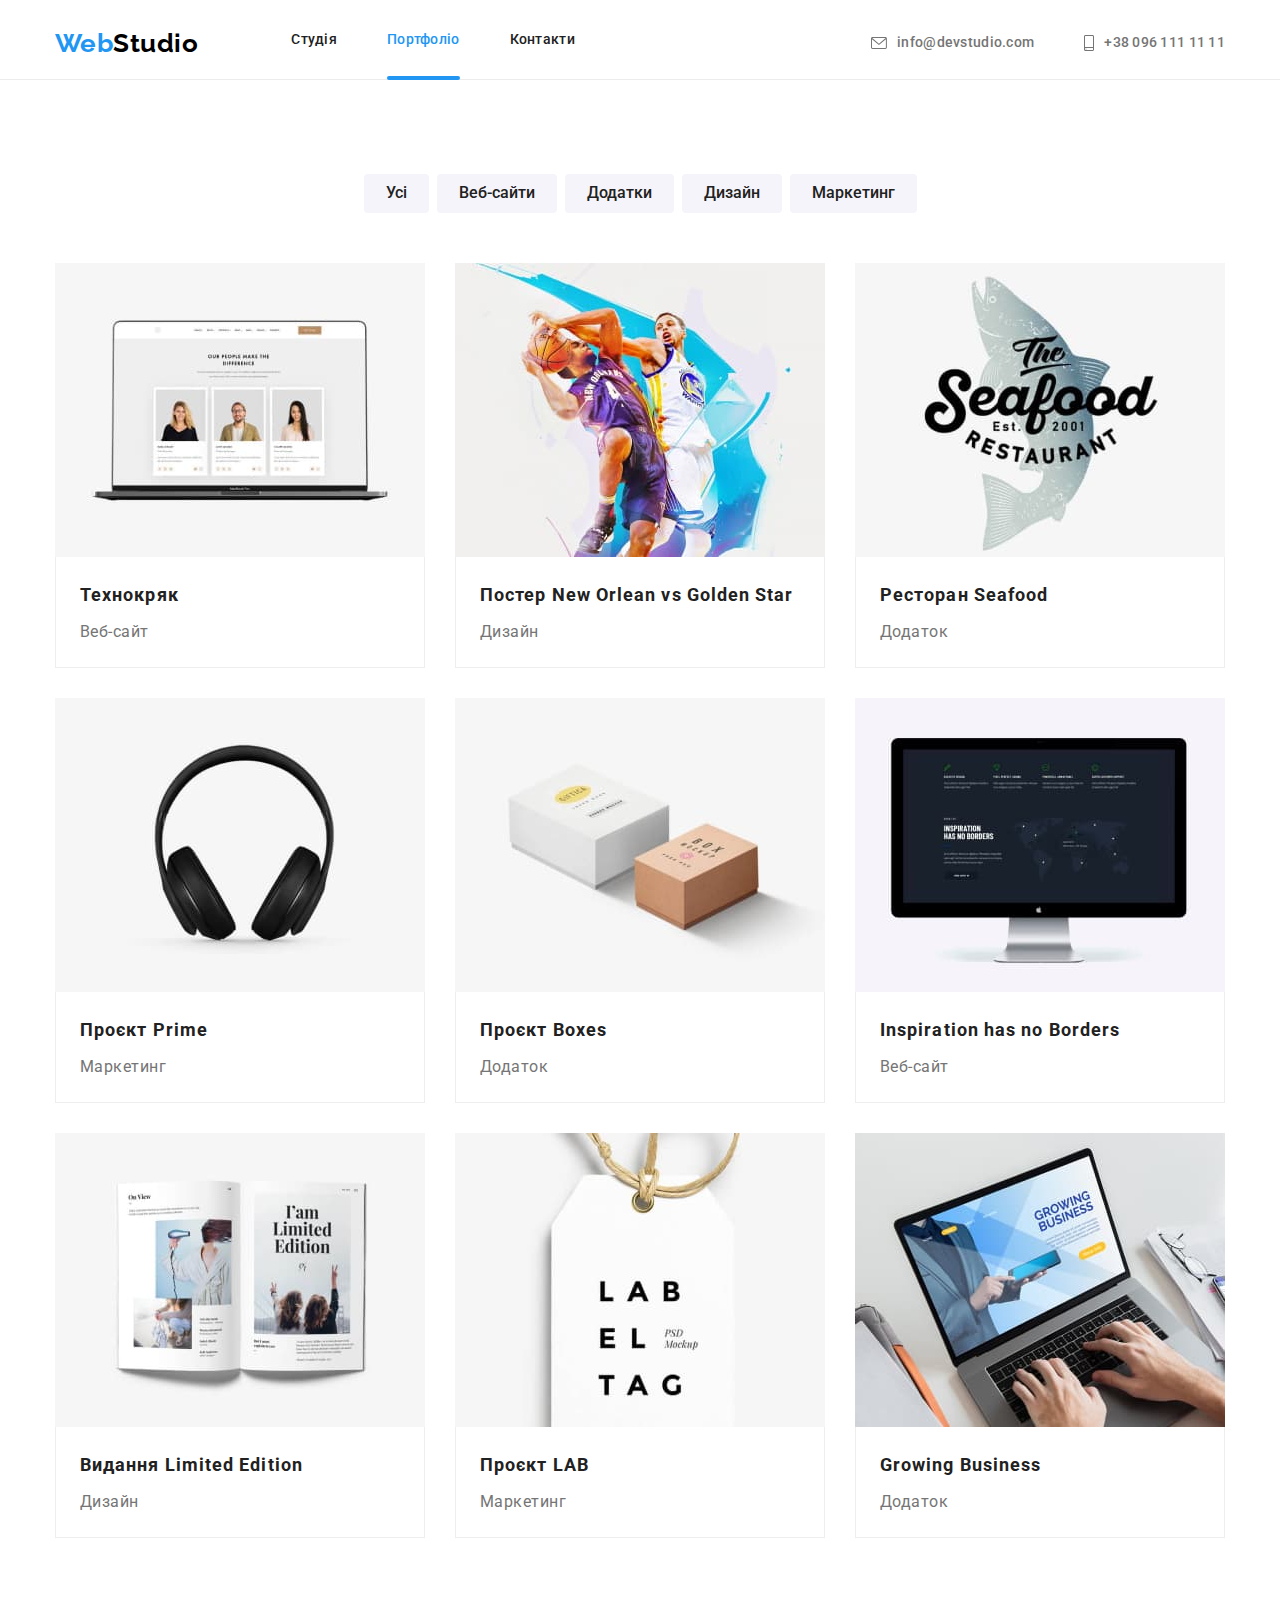
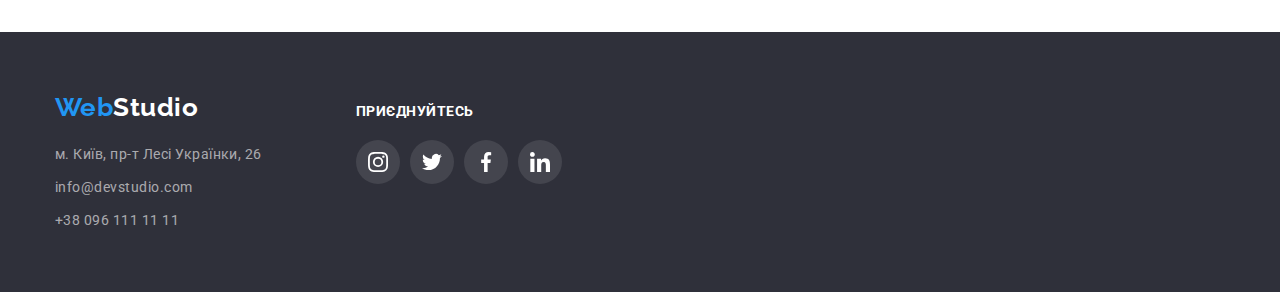
==== portfolio.html @ 69c595b0 "Clone repository" ====
<!DOCTYPE html>
<html lang="uk">

<head>
    <meta charset="UTF-8">
    <meta http-equiv="X-UA-Compatible" content="IE=edge">
    <meta name="viewport" content="width=device-width, initial-scale=1.0">
    <title>Portfolio</title>

    <link rel="preconnect" href="https://fonts.googleapis.com">
    <link rel="preconnect" href="https://fonts.gstatic.com" crossorigin>
    <link href="https://fonts.googleapis.com/css2?family=Raleway:wght@700&family=Roboto:wght@400;500;700;900&display=swap"
        rel="stylesheet">

    <link rel="stylesheet" href="https://cdnjs.cloudflare.com/ajax/libs/modern-normalize/1.1.0/modern-normalize.min.css">

    <link rel="stylesheet" href="./css/styles.css">
</head>

<body>
    <header class="page-header">
        <div class="container page-header-container">
            <nav class="page-navigation page-navigation-container">
                <a class="logo-header link" href="./index.html">Web<span class="logo-black">Studio</span></a>
                <ul class="menu menu-container list">
                    <li class="menu-item">
                        <a class="menu-link link" href="./index.html">Студія</a>
                    </li>
                    <li class="menu-item">
                        <a class="menu-link current link" href="./portfolio.html">Портфоліо</a>
                    </li>
                    <li class="menu-item">
                        <a class="menu-link link" href="#">Контакти</a>
                    </li>
                </ul>
            </nav>
            <ul class="page-header-contacts contacts-container list">
                <li class="page-header-contacts-item">
                    <a class="contact link" href="mailto:info@devstudio.com">
                        <svg class="icon-header" width="16" height="12">
                            <use href="./images/sprite.svg#icon-envelope"></use>
                        </svg>info@devstudio.com</a>
                </li>
                <li class="page-header-contacts-item">
                    <a class="contact link" href="tel:+380961111111">
                        <svg class="icon-header" width="10" height="16">
                            <use href="./images/sprite.svg#icon-smartphone"></use>
                        </svg>+38 096 111 11 11</a>
                </li>
            </ul>
        </div>
    </header>

    <main>
        <section class="portfolio section">
            <div class="container">
                <h1 class="section-title visually-hidden">Портфоліо</h1>
                <ul class="filter-list list">
                    <li class="filter-item">
                        <button class="filter-item-btn" type="button">Усі</button>
                    </li>
                    <li class="filter-item">
                        <button class="filter-item-btn" type="button">Веб-сайти</button>
                    </li>
                    <li class="filter-item">
                        <button class="filter-item-btn" type="button">Додатки</button>
                    </li>
                    <li class="filter-item">
                        <button class="filter-item-btn" type="button">Дизайн</button>
                    </li>
                    <li class="filter-item">
                        <button class="filter-item-btn" type="button">Маркетинг</button>
                    </li>
                </ul>
                
                <ul class="portfolio-list list">
                    <li class="portfolio-item">
                        <a class="portfolio-item-link link" href="">
                            <div class="portfolio-wrapper">
                                <img src="./images/techproject.jpg" width="370" alt="Монітор ноутбука">
                                    <p class="portfolio-overlay">
                                        Ресурс пропонує комплексні пропозиції з різним рівнем функціоналу та сервісів. Все це дозволить відвідувачу отримати
                                        вичерпні відомості про компанію чи приватну особу.
                                    </p>
                            </div>
                            
                            <div class="portfolio-item-info">
                                <h2 class="portfolio-item-title">Технокряк</h2>
                                <p class="portfolio-desc">Веб-сайт</p>
                            </div>
                        </a>
                    </li>
                    <li class="portfolio-item">
                        <a class="portfolio-item-link link" href="">
                            <div class="portfolio-wrapper">
                                <img src="./images/basketball.jpg" width="370" alt="Двоє чоловіків грають в баскетбол">
                                    <p class="portfolio-overlay">
                                        Ресурс пропонує комплексні пропозиції з різним рівнем функціоналу та сервісів. Все це дозволить відвідувачу отримати
                                        вичерпні відомості про компанію чи приватну особу.
                                    </p>
                            </div>
                            
                            <div class="portfolio-item-info">
                                <h2 class="portfolio-item-title">Постер New Orlean vs Golden Star</h2>
                                <p class="portfolio-desc">Дизайн</p>
                            </div>
                        </a>
                    </li>
                    <li class="portfolio-item">
                        <a class="portfolio-item-link link" href="">
                            <div class="portfolio-wrapper">
                                <img src="./images/seafood_restaurant.jpg" width="370" alt="Логотип ресторану">
                                    <p class="portfolio-overlay">
                                        Ресурс пропонує комплексні пропозиції з різним рівнем функціоналу та сервісів. Все це дозволить відвідувачу отримати
                                        вичерпні відомості про компанію чи приватну особу.
                                    </p>
                            </div>
                            
                            <div class="portfolio-item-info">
                                <h2 class="portfolio-item-title">Ресторан Seafood</h2>
                                <p class="portfolio-desc">Додаток</p>
                            </div>
                        </a>
                    </li>
                    <li class="portfolio-item">
                        <a class="portfolio-item-link link" href="">
                            <div class="portfolio-wrapper">
                                <img src="./images/prime.jpg" width="370" alt="Навушники">
                                    <p class="portfolio-overlay">
                                    Ресурс пропонує комплексні пропозиції з різним рівнем функціоналу та сервісів. Все це дозволить відвідувачу отримати
                                    вичерпні відомості про компанію чи приватну особу.
                                    </p>
                            </div>
                            
                            <div class="portfolio-item-info">
                                <h2 class="portfolio-item-title">Проєкт Prime</h2>
                                <p class="portfolio-desc">Маркетинг</p>
                            </div>
                        </a>
                    </li>
                    <li class="portfolio-item">
                        <a class="portfolio-item-link link" href="">
                            <div class="portfolio-wrapper">
                                <img src="./images/boxes.jpg" width="370" alt="Дві коробки">
                                    <p class="portfolio-overlay">
                                    Ресурс пропонує комплексні пропозиції з різним рівнем функціоналу та сервісів. Все це дозволить відвідувачу отримати
                                    вичерпні відомості про компанію чи приватну особу.
                                    </p>
                            </div>
                            
                            <div class="portfolio-item-info">
                                <h2 class="portfolio-item-title">Проєкт Boxes</h2>
                                <p class="portfolio-desc">Додаток</p>
                            </div>
                        </a>
                    </li>
                    <li class="portfolio-item">
                        <a class="portfolio-item-link link" href="">
                            <div class="portfolio-wrapper">
                                <img src="./images/monitor.jpg" width="370" alt="Монітор">
                                    <p class="portfolio-overlay">
                                        Ресурс пропонує комплексні пропозиції з різним рівнем функціоналу та сервісів. Все це дозволить відвідувачу отримати
                                        вичерпні відомості про компанію чи приватну особу.
                                    </p>
                            </div>
                            
                            <div class="portfolio-item-info">
                                <h2 class="portfolio-item-title">Inspiration has no Borders</h2>
                                <p class="portfolio-desc">Веб-сайт</p>
                            </div>
                        </a>
                    </li>
                    <li class="portfolio-item">
                        <a class="portfolio-item-link link" href="">
                            <div class="portfolio-wrapper">
                                <img src="./images/book.jpg" width="370" alt="Розгорнута книга">
                                    <p class="portfolio-overlay">
                                        Ресурс пропонує комплексні пропозиції з різним рівнем функціоналу та сервісів. Все це дозволить відвідувачу отримати
                                        вичерпні відомості про компанію чи приватну особу.
                                    </p>
                            </div>
                            
                            <div class="portfolio-item-info">
                                <h2 class="portfolio-item-title">Видання Limited Edition</h2>
                                <p class="portfolio-desc">Дизайн</p>
                            </div>
                        </a>
                    </li>
                    <li class="portfolio-item">
                        <a class="portfolio-item-link link" href="">
                            <div class="portfolio-wrapper">
                                <img src="./images/lab_project.jpg" width="370" alt="Бірка">
                                    <p class="portfolio-overlay">
                                        Ресурс пропонує комплексні пропозиції з різним рівнем функціоналу та сервісів. Все це дозволить відвідувачу отримати
                                        вичерпні відомості про компанію чи приватну особу.
                                    </p>
                            </div>
                            
                            <div class="portfolio-item-info">
                                <h2 class="portfolio-item-title">Проєкт LAB</h2>
                                <p class="portfolio-desc">Маркетинг</p>
                            </div>
                        </a>
                    </li>
                    <li class="portfolio-item">
                        <a class="portfolio-item-link link" href="">
                            <div class="portfolio-wrapper">
                                <img src="./images/growing_business_app.jpg" width="370" alt="Додаток відкритий на ноутбуці">
                                    <p class="portfolio-overlay">
                                        Ресурс пропонує комплексні пропозиції з різним рівнем функціоналу та сервісів. Все це дозволить відвідувачу отримати
                                        вичерпні відомості про компанію чи приватну особу.
                                    </p>
                            </div>
                            
                            <div class="portfolio-item-info">
                                <h2 class="portfolio-item-title">Growing Business</h2>
                                <p class="portfolio-desc">Додаток</p>
                            </div>
                        </a>
                    </li>
                </ul>
            </div>
        </section>

    </main>

    <footer class="page-footer">
        <div class="container footer-sections">
            <div class="footer-address">
                <a class="logo-footer link" href="./index.html">Web<span class="logo-white">Studio</span></a>
                <address class="footer-info">
                    <ul class="footer-info-list list">
                        <li class="footer-info-item">
                            <a class="location link" href="https://goo.gl/maps/CPtrU1FHBa2aNyZL9" target="_blank"
                                rel="noopener noreferrer nofollow">
                                м. Київ, пр-т Лесі Українки, 26
                            </a>
                        </li>
                        <li class="footer-info-item">
                            <a class="page-footer-email link" href="mailto:info@devstudio.com">info@devstudio.com</a>
                        </li>
                        <li class="footer-info-item">
                            <a class="page-footer-phone-number link" href="tel:+380961111111">+38 096 111 11 11</a>
                        </li>
                    </ul>
                </address>
            </div>
    
            <div class="footer-social-links">
                <p class="footer-sl-title">Приєднуйтесь</p>
                <ul class="footer-social-links-list list">
                    <li class="footer-sl-item">
                        <a class="sm-link-icon footer-link link" href="">
                            <svg class="footer-icon" width="20" height="20">
                                <use href="./images/sprite.svg#icon-instagram"></use>
                            </svg>
                        </a>
                    </li>
                    <li class="footer-sl-item">
                        <a class="sm-link-icon footer-link link" href="">
                            <svg class="footer-icon" width="20" height="20">
                                <use href="./images/sprite.svg#icon-twitter"></use>
                            </svg>
                        </a>
                    </li>
                    <li class="footer-sl-item">
                        <a class="sm-link-icon footer-link link" href="">
                            <svg class="footer-icon" width="20" height="20">
                                <use href="./images/sprite.svg#icon-facebook"></use>
                            </svg>
                        </a>
                    </li>
                    <li class="footer-sl-item">
                        <a class="sm-link-icon footer-link link" href="">
                            <svg class="footer-icon" width="20" height="20">
                                <use href="./images/sprite.svg#icon-linkedin"></use>
                            </svg>
                        </a>
                    </li>
                </ul>
            </div>
        </div>
    </footer>
</body>
</html>
---- css/styles.css ----
:root {
    --primary-text-color: #212121;
    --secondary-text-color: #757575;
    --accent-color: #2196F3;
    --active-accent-color: #188CE8;
    --primary-white-color: #FFFFFF;
    --primary-black-color: #000000;
    --logo-font: 'Raleway', sans-serif;
    --hero-bcg-color: #C4C4C4;
    --footer-bcg-color: #2F303A;
    --primary-grey-color: #F5F4FA;
    --opacity-white: rgba(255, 255, 255, 0.6);
    --footer-icon-bcg: rgba(255, 255, 255, 0.1);
    --description-bcg: rgba(47, 48, 58, 0.8);
    --portfolio-overlay-color: rgba(33, 150, 243, 0.9);
    --backdrop-bcg-color: rgba(0, 0, 0, 0.2);
    --border-color: #EEEEEE;
    --header-border: #ECECEC;
    --icon-color: #AFB1B8;
    --transition-basic: 250ms cubic-bezier(0.4, 0, 0.2, 1);
    --transition-long: 400ms cubic-bezier(0.4, 0, 0.2, 1);
}

.link {
    text-decoration: none;
    display: inline-block;
}

.list {
    list-style: none;
}

img {
    display: block;
}

body {
    font-family: 'Roboto', sans-serif;
    background-color: var(--primary-white-color);
    letter-spacing: 0.03em;
}

h1, h2, h3, h4, p {
    margin-top: 0;
    margin-bottom: 0;
}

ul, ol {
    margin-top: 0;
    margin-bottom: 0;
    padding-left: 0;
}

/* Common classes  */

.container {
    width: 1200px;
    margin-left: auto;
    margin-right: auto;
    padding-left: 15px;
    padding-right: 15px;
}

.section {
    padding-top: 94px;
}

.section-title {
    font-weight: 700;
    font-size: 36px;
    line-height: 1.17;
    text-align: center;
    color: var(--primary-text-color);
    margin-bottom: 50px;
}

.subtitle {
    margin-bottom: 10px;
}

.visually-hidden {
    position: absolute;
    white-space: nowrap;
    width: 1px;
    height: 1px;
    overflow: hidden;
    border: 0;
    padding: 0;
    clip: rect(0 0 0 0);
    clip-path: inset(50%);
    margin: -1px;
}

/* LOGO */

.logo-header,
.logo-footer, 
.logo-black, 
.logo-white {
    font-family: var(--logo-font);
    font-weight: 700;
    font-size: 26px;
    line-height: 1.19;
}

.logo-header {
    margin-right: 93px;
}

.logo-header, .logo-footer {
    color: var(--accent-color);
}
.logo-black {
    color: var(--primary-black-color);
}

.logo-white {
    color: var(--primary-white-color);
}

/* HEADER */

.page-header-container,
.page-navigation-container,
.contacts-container {
    display: flex;
    align-items: center;
}

.menu-container {
    display: flex;
    align-items: center;
    column-gap: 50px;
}

.page-header {
    padding-top: 7px;
    border-bottom: 1px solid var(--header-border);
}

.menu-link, 
.contact {
    font-weight: 500;
    font-size: 14px;
    line-height: 1.14;
    letter-spacing: 0.02em;
    transition: color var(--transition-basic);
}

.contact {
    color: var(--secondary-text-color);
    display: flex;
    align-items: center;
}

.menu-link {
    position: relative;
    padding-top: 25px;
    padding-bottom: 31px;
    color: var(--primary-text-color);
}

.menu-link::before {
    content: "";
    position: absolute;
    height: 4px;
    width: 100%;
    right: 0;
    bottom: -1px;
    border-radius: 2px;
    background: var(--accent-color);
    transform: scale(0);
    transition: transform var(--transition-basic);
}

.menu-link:hover::before,
.menu-link:focus::before {
    transform: scale(1);
}

.menu-link.current {
    color: var(--accent-color);
}

.menu-link.current::after {
    content: "";
    position: absolute;
    display: block;
    height: 4px;
    width: 100%;
    right: 0;
    bottom: -1px;
    border-radius: 2px;
    background: var(--accent-color);
}

.page-header-contacts {
    margin-left: auto;
}

.page-header-contacts-item:not(:last-child) {
    margin-right: 50px;
}

.icon-header {
    fill: currentColor;
    margin-right: 10px;
}

.menu-link:hover,
.menu-link:focus,
.contact:hover,
.contact:focus {
    color: var(--accent-color);
}

/* HERO */

.hero {
    padding-top: 200px;
    padding-bottom: 200px;
    text-align: center;
    background-color: var(--hero-bcg-color);
    background-image: linear-gradient(rgba(47, 48, 58, 0.4),rgba(47, 48, 58, 0.4)),
    url(../images/hero_bg.jpg);
    max-width: 1600px;
    margin: 0 auto;
    background-size: cover;
    background-repeat: no-repeat;
}

.hero-title {
    font-weight: 900;
    font-size: 44px;
    line-height: 1.36;
    letter-spacing: 0.06em;
    text-transform: uppercase;
    display: flex;
    width: 696px;
    margin-bottom: 30px;
    margin-left: auto;
    margin-right: auto;
    
    color: var(--primary-white-color);
}

/* BUTTON */

.modal-open-btn {
    font-weight: 700;
    font-size: 16px;
    line-height: 1.88;
    align-items: center;
    letter-spacing: 0.06em;
    padding: 10px 32px;
    border-radius: 4px;
    cursor: pointer;
    border: 0;
    transition: color var(--transition-basic), background-color var(--transition-basic);
    
    color: var(--primary-white-color);
    background-color: var(--accent-color);
}

.modal-open-btn:hover,
.modal-open-btn:focus {
    color: var(--primary-white-color);
    background-color: var(--active-accent-color);
}

/* ADVANTAGES */

.advantages-list{
    display: flex;
    justify-content: space-between;
    gap: 30px;
}

.advantages-item {
    flex-basis: calc((100% - 90px) / 4);
}

.advantages-icon-box {
    background-color: var(--primary-grey-color);
    display: flex;
    justify-content: center;
    align-items: center;
    height: 120px;
    border-radius: 4px;
    margin-bottom: 30px;
}

.advantages-subtitle {
    font-weight: 700;
    font-size: 14px;
    line-height: 1.14;
    text-transform: uppercase;
    color: var(--primary-text-color);
}

.advantages-desc {
    font-size: 14px;
    line-height: 1.71;
    color: var(--secondary-text-color);
}

/* GALLERY */

.gallery {
    padding-bottom: 94px;
}

.gallery-list {
    display: flex;
    justify-content: space-between;
}

.gallery-item {
    position: relative;
}

.gallery-item-box {
    position: absolute;
    display: flex;
    align-items: center;
    justify-content: center;
    bottom: 0;
    left: 0;
    width: 100%;
    height: 70px;
    background-color: var(--description-bcg);
}

.gallery-item-desc {
    font-weight: 700;
    font-size: 14px;
    line-height: 1.14;
    text-transform: uppercase;
    color: var(--primary-white-color);
}

/* TEAM */

.team {
    background-color: var(--primary-grey-color);
    padding-bottom: 94px;
}

.team-list {
    display: flex;
    justify-content: space-between;
    gap: 30px;
}

.team-item {
    background-color: var(--primary-white-color);
    text-align: center;
    box-shadow: 0px 1px 3px rgba(0, 0, 0, 0.12), 0px 1px 1px rgba(0, 0, 0, 0.14), 0px 2px 1px rgba(0, 0, 0, 0.2);
    border-radius: 0px 0px 4px 4px;
}

.team-item-info {
    padding-top: 30px;
    padding-bottom: 30px;
}

.team-member {
    font-weight: 500;
    font-size: 16px;
    line-height: 1.19;
    color: var(--primary-text-color);
}

.team-desc {
    font-size: 16px;
    line-height: 1.19;
    color: var(--secondary-text-color);
}

.team-sm-links {
    margin-top: 16px;
    display: flex;
    justify-content: center;
    gap: 10px;
}

.sm-link-icon {
    display: flex;
    align-items: center;
    justify-content: center;
    border-radius: 50%;
    width: 44px;
    height: 44px;

    transition: background-color var(--transition-basic);
}

.sm-link-icon:hover,
.sm-link-icon:focus {
    background-color: var(--accent-color);
}

.icon {
    fill: var(--icon-color);
    transition: fill var(--transition-basic);
}

.sm-link-icon:hover .icon,
.sm-link-icon:focus .icon {
    fill: var(--primary-white-color);
}

/* CLIENTS */

.clients {
    padding-bottom: 94px;
}

.clients-list {
    display: flex;
    justify-content: space-between;
    gap: 30px;
}

.clients-list-item {
    flex-basis: calc((100% - 150px) / 6);
}

.client {
    display: flex;
    justify-content: center;
    align-items: center;
    height: 92px;
    fill: var(--icon-color);
    border: 1px solid var(--icon-color);
    border-radius: 4px;

    transition: fill var(--transition-basic), border var(--transition-basic);
}

.client:hover,
.client:focus {
    fill: var(--accent-color);
    border: 1px solid var(--accent-color);
}

/* FOOTER */

.page-footer {
    background-color: var(--footer-bcg-color);
    padding-top: 60px;
    padding-bottom: 60px;
}

.footer-sections {
    display: flex;
    align-items: baseline;
}

.footer-address {
    margin-right: 70px;
}

.footer-info {
    margin-top: 20px;
    width: 231px;
}

.footer-info-item:not(:last-child) {
    margin-bottom: 9px;
}

.location,
.page-footer-email,
.page-footer-phone-number {
    font-style: normal;
    font-size: 14px;
    line-height: 1.71;
    color: var(--opacity-white);

    transition: color var(--transition-basic);
}

.location:hover,
.location:focus,
.page-footer-email:hover,
.page-footer-email:focus,
.page-footer-phone-number:hover,
.page-footer-phone-number:focus {
    color: var(--primary-white-color);
}

.footer-sl-title {
    font-weight: 700;
    font-size: 14px;
    line-height: 1.14;
    text-transform: uppercase;
    color: var(--primary-white-color);
}

.footer-social-links-list {
    display: flex;
    gap: 10px;
    margin-top: 20px;
}

.footer-link {
    background-color: var(--footer-icon-bcg);
}

.footer-icon {
    fill: var(--primary-white-color);
}

/* Portfolio */

.portfolio {
    padding-bottom: 94px;
}

.filter-list {
    display: flex;
    justify-content: center;
    gap: 8px;
}

.filter-item-btn {
    font-family: inherit;
    font-weight: 500;
    font-size: 16px;
    line-height: 1.66;
    text-align: center;
    padding: 6px 22px;
    border-radius: 4px;
    color: var(--primary-text-color);
    background-color: var(--primary-grey-color);
    cursor: pointer;
    border: 0;

    transition: color var(--transition-basic), background-color var(--transition-basic), box-shadow var(--transition-basic);
}

.filter-item-btn:hover,
.filter-item-btn:focus {
    color: var(--primary-white-color);
    background-color: var(--accent-color);
    box-shadow: 0px 3px 1px rgba(0, 0, 0, 0.1), 0px 1px 2px rgba(0, 0, 0, 0.08), 0px 2px 2px rgba(0, 0, 0, 0.12);
}

.portfolio-list {
    display: flex;
    flex-wrap: wrap;
    gap: 30px;
    margin-top: 50px;
}

.portfolio-item {
    flex-basis: calc((100% - 60px) / 3);

}

.portfolio-item-link {
    transition: box-shadow var(--transition-basic);
}

.portfolio-item-link:hover,
.portfolio-item-link:focus {
    box-shadow: 0px 1px 1px rgba(0, 0, 0, 0.12), 0px 4px 4px rgba(0, 0, 0, 0.06), 1px 4px 6px rgba(0, 0, 0, 0.16);
}

.portfolio-item-info {
    padding: 20px 24px;
    border-left: 1px solid var(--border-color);
    border-right: 1px solid var(--border-color);
    border-bottom: 1px solid var(--border-color);
}

.portfolio-item-title {
    font-weight: 700;
    font-size: 18px;
    line-height: 2;
    letter-spacing: 0.06em;
    margin-bottom: 4px;
    color: var(--primary-text-color);
}

.portfolio-desc {
    font-size: 16px;
    line-height: 1.88;
    color: var(--secondary-text-color);
}

.portfolio-wrapper {
    position: relative;
    display: flex;
    overflow: hidden;
    
}

.portfolio-overlay {
    position: absolute;
    top: 0;
    left: 0;
    width: 100%;
    height: 100%;
    overflow: auto;
    transform: translateY(101%);
    transition: transform var(--transition-long);
    
    font-size: 18px;
    line-height: 1.56;
    padding: 63px 24px;
    color: var(--primary-white-color);
    background-color: var(--portfolio-overlay-color);
}

.portfolio-item-link:hover .portfolio-overlay,
.portfolio-item-link:focus .portfolio-overlay {
    transform: translateY(0);
}

/* BACKDROP MODAL */

.backdrop {
    position: fixed;
    top: 0;
    left: 0;
    z-index: 100;
    width: 100%;
    height: 100%;
    background-color: var(--backdrop-bcg-color);
    
    transition: visibility var(--transition-long), opacity var(--transition-long);
}

.backdrop.is-hidden {
    visibility: hidden;
    opacity: 0;
    pointer-events: none;
}

.modal {
    position: absolute;
    top: 50%;
    left: 50%;
    transform: translate(-50%, -50%);
    width: 528px;
    height: 581px;
    background-color: var(--primary-white-color);
    box-shadow: 0px 1px 3px rgba(0, 0, 0, 0.12), 0px 1px 1px rgba(0, 0, 0, 0.14), 0px 2px 1px rgba(0, 0, 0, 0.2);
    border-radius: 4px;
}

.modal-close-btn {
    position: absolute;
    top: 8px;
    right: 8px;
    background-color: transparent;
    border: 1px solid rgba(0, 0, 0, 0.1);
    border-radius: 50%;
    cursor: pointer;
    width: 30px;
    height: 30px;
    display: flex;
    align-items: center;
    justify-content: center;
    padding: 0;
}
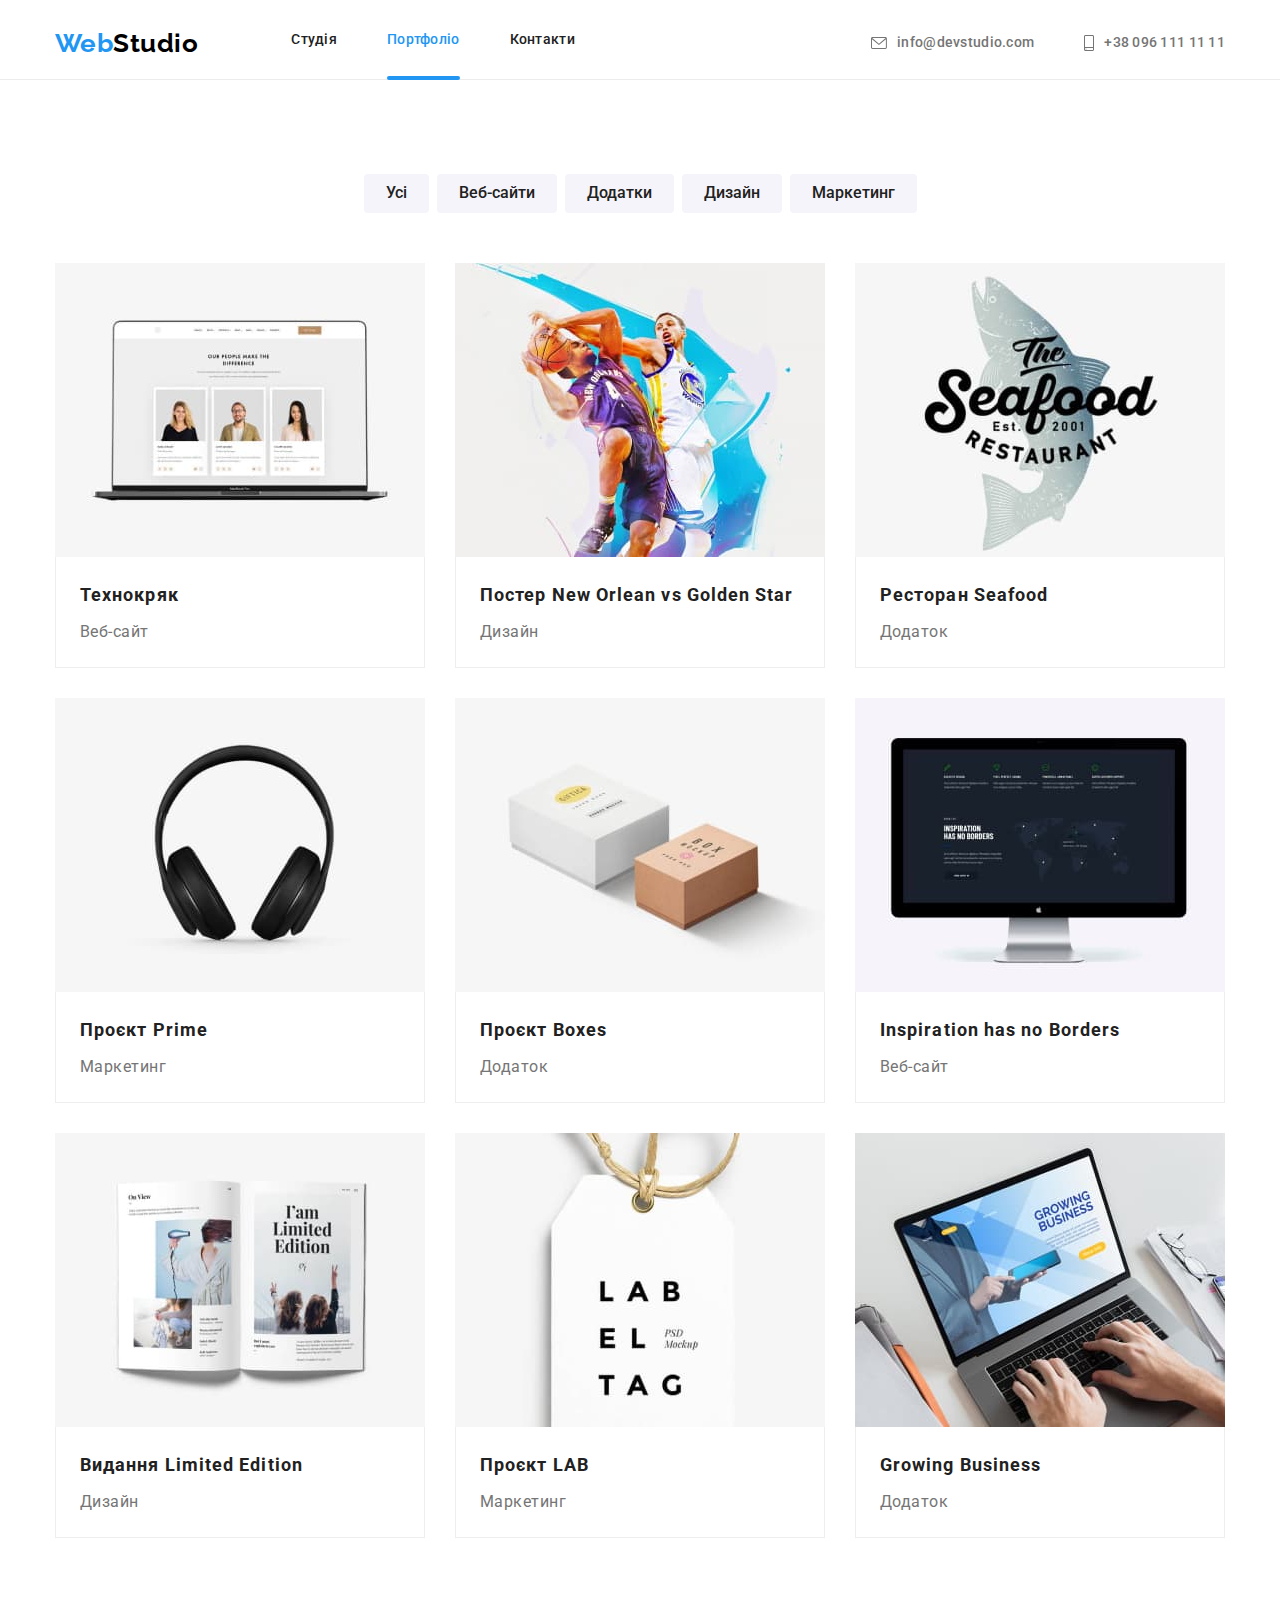
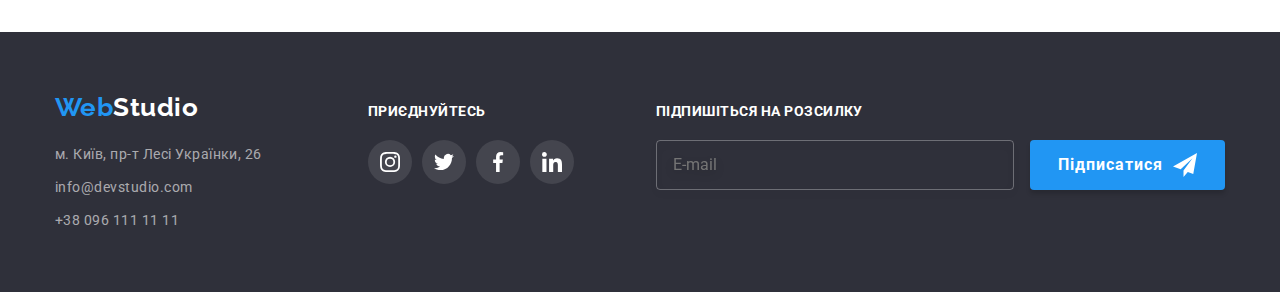
==== commit fd96b66b: "Footer mailing done" ====
--- a/portfolio.html
+++ b/portfolio.html
@@ -247,7 +247,7 @@
             </div>
     
             <div class="footer-social-links">
-                <p class="footer-sl-title">Приєднуйтесь</p>
+                <p class="footer-subtitle">Приєднуйтесь</p>
                 <ul class="footer-social-links-list list">
                     <li class="footer-sl-item">
                         <a class="sm-link-icon footer-link link" href="">
@@ -279,6 +279,24 @@
                     </li>
                 </ul>
             </div>
+
+            <div class="footer-mailing">
+                <p class="footer-subtitle">Підпишіться на розсилку</p>
+                <form>
+                    <label class="footer-email-label">
+                        <input type="email" name="email" placeholder="E-mail" class="footer-email-input" required />
+                    </label>
+                    <button type="submit" class="submit-button">
+                        <span class="submit-button-title">
+                            Підписатися
+                            <svg class="submit-button-icon" width="24" height="24">
+                                <use href="./images/sprite.svg#icon-send"></use>
+                            </svg>
+                        </span>
+                    </button>
+                </form>
+            
+            </div>
         </div>
     </footer>
 </body>
--- a/css/styles.css
+++ b/css/styles.css
@@ -454,12 +454,13 @@
 
 .footer-sections {
     display: flex;
+    justify-content: space-between;
     align-items: baseline;
 }
 
-.footer-address {
+/* .footer-address {
     margin-right: 70px;
-}
+} */
 
 .footer-info {
     margin-top: 20px;
@@ -490,26 +491,77 @@
     color: var(--primary-white-color);
 }
 
-.footer-sl-title {
+.footer-subtitle {
     font-weight: 700;
     font-size: 14px;
     line-height: 1.14;
     text-transform: uppercase;
+    margin-bottom: 20px;
     color: var(--primary-white-color);
 }
 
 .footer-social-links-list {
     display: flex;
     gap: 10px;
-    margin-top: 20px;
+    
 }
 
 .footer-link {
     background-color: var(--footer-icon-bcg);
 }
 
-.footer-icon {
+.footer-icon, .submit-button-icon {
     fill: var(--primary-white-color);
+}
+
+/* FOOTER INPUT */
+
+.footer-email-label {
+    display: inline-block;
+    width: 358px;
+    height: 50px;
+    margin-right: 12px;
+}
+
+.footer-email-input {
+    border: 1px solid rgba(255, 255, 255, 0.3);
+    border-radius: 4px;
+    filter: drop-shadow(0px 4px 4px rgba(0, 0, 0, 0.15));
+    padding: 15px 16px;
+    background-color: transparent;
+    color: var(--primary-white-color);
+    width: 100%;
+}
+
+.submit-button {
+    font-weight: 700;
+    font-size: 16px;
+    line-height: 1.88;
+    align-items: center;
+    letter-spacing: 0.06em;
+    padding: 10px 28px;
+    border-radius: 4px;
+    cursor: pointer;
+    border: 0;
+    transition: color var(--transition-basic), background-color var(--transition-basic), box-shadow var(--transition-basic);
+    
+    color: var(--primary-white-color);
+    background-color: var(--accent-color);
+    box-shadow: 0px 4px 4px rgba(0, 0, 0, 0.15);
+}
+
+.submit-button:hover,
+.submit-button:focus {
+    color: var(--primary-white-color);
+    background-color: var(--active-accent-color);
+    box-shadow: 0px 4px 4px rgba(0, 0, 0, 0.15);
+}
+
+.submit-button-title {
+    display: inline-flex;
+    align-items: center;
+    justify-content: center;
+    gap: 10px;
 }
 
 /* Portfolio */
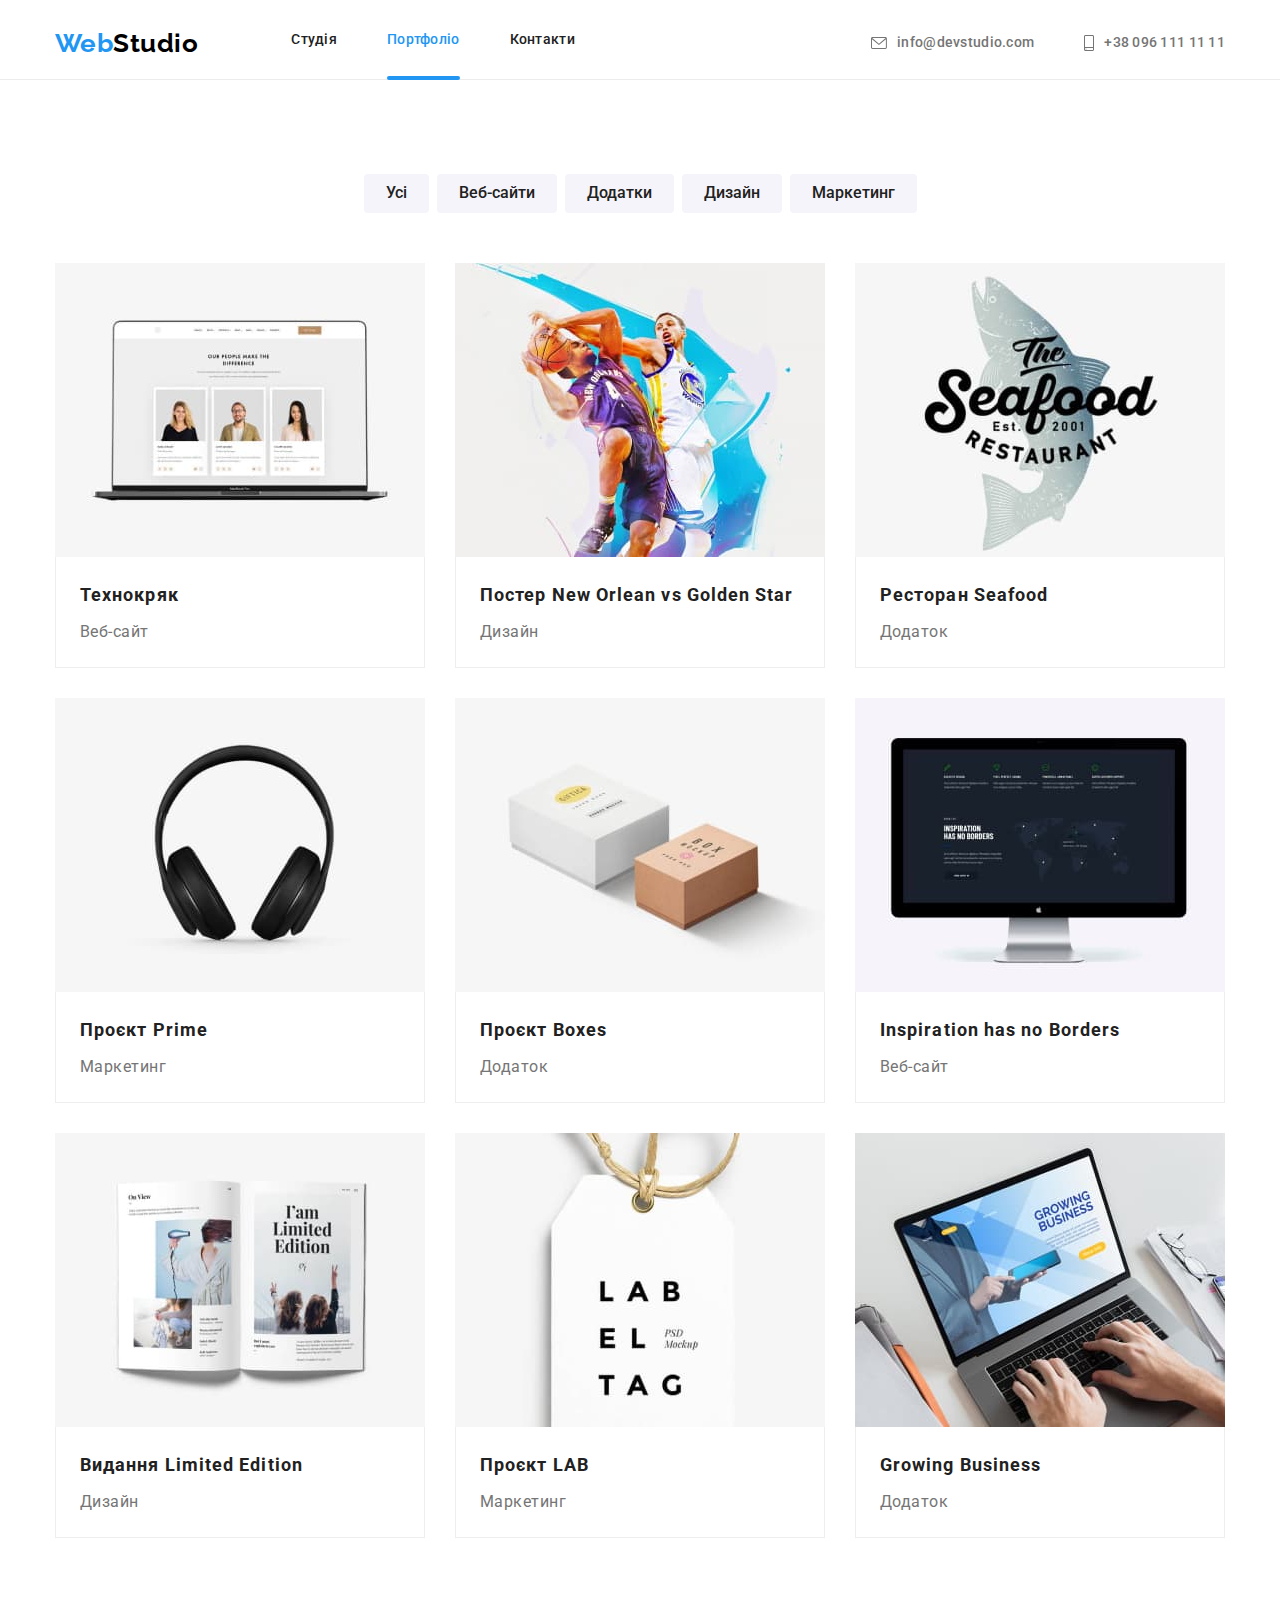
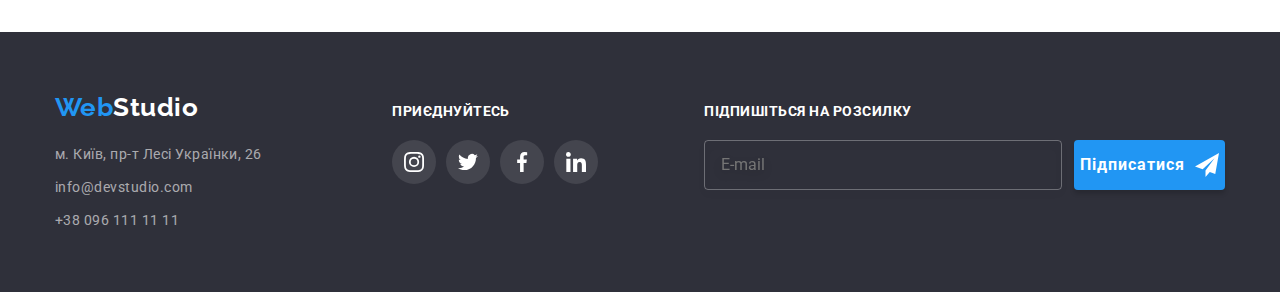
==== commit b9318591: "modal form inputs done" ====
--- a/portfolio.html
+++ b/portfolio.html
@@ -282,7 +282,7 @@
 
             <div class="footer-mailing">
                 <p class="footer-subtitle">Підпишіться на розсилку</p>
-                <form>
+                <form class="footer-form">
                     <label class="footer-email-label">
                         <input type="email" name="email" placeholder="E-mail" class="footer-email-input" required />
                     </label>
--- a/css/styles.css
+++ b/css/styles.css
@@ -1,121 +1,128 @@
 :root {
-    --primary-text-color: #212121;
-    --secondary-text-color: #757575;
-    --accent-color: #2196F3;
-    --active-accent-color: #188CE8;
-    --primary-white-color: #FFFFFF;
-    --primary-black-color: #000000;
-    --logo-font: 'Raleway', sans-serif;
-    --hero-bcg-color: #C4C4C4;
-    --footer-bcg-color: #2F303A;
-    --primary-grey-color: #F5F4FA;
-    --opacity-white: rgba(255, 255, 255, 0.6);
-    --footer-icon-bcg: rgba(255, 255, 255, 0.1);
-    --description-bcg: rgba(47, 48, 58, 0.8);
-    --portfolio-overlay-color: rgba(33, 150, 243, 0.9);
-    --backdrop-bcg-color: rgba(0, 0, 0, 0.2);
-    --border-color: #EEEEEE;
-    --header-border: #ECECEC;
-    --icon-color: #AFB1B8;
-    --transition-basic: 250ms cubic-bezier(0.4, 0, 0.2, 1);
-    --transition-long: 400ms cubic-bezier(0.4, 0, 0.2, 1);
+  --primary-text-color: #212121;
+  --secondary-text-color: #757575;
+  --accent-color: #2196f3;
+  --active-accent-color: #188ce8;
+  --primary-white-color: #ffffff;
+  --primary-black-color: #000000;
+  --logo-font: "Raleway", sans-serif;
+  --hero-bcg-color: #c4c4c4;
+  --footer-bcg-color: #2f303a;
+  --primary-grey-color: #f5f4fa;
+  --opacity-white: rgba(255, 255, 255, 0.6);
+  --footer-icon-bcg: rgba(255, 255, 255, 0.1);
+  --placeholder-color: rgba(117, 117, 117, 0.5);
+  --description-bcg: rgba(47, 48, 58, 0.8);
+  --portfolio-overlay-color: rgba(33, 150, 243, 0.9);
+  --backdrop-bcg-color: rgba(0, 0, 0, 0.2);
+  --border-color: #eeeeee;
+  --header-border: #ececec;
+  --icon-color: #afb1b8;
+  --transition-basic: 250ms cubic-bezier(0.4, 0, 0.2, 1);
+  --transition-long: 400ms cubic-bezier(0.4, 0, 0.2, 1);
 }
 
 .link {
-    text-decoration: none;
-    display: inline-block;
+  text-decoration: none;
+  display: inline-block;
 }
 
 .list {
-    list-style: none;
+  list-style: none;
 }
 
 img {
-    display: block;
+  display: block;
 }
 
 body {
-    font-family: 'Roboto', sans-serif;
-    background-color: var(--primary-white-color);
-    letter-spacing: 0.03em;
-}
-
-h1, h2, h3, h4, p {
-    margin-top: 0;
-    margin-bottom: 0;
-}
-
-ul, ol {
-    margin-top: 0;
-    margin-bottom: 0;
-    padding-left: 0;
+  font-family: "Roboto", sans-serif;
+  background-color: var(--primary-white-color);
+  letter-spacing: 0.03em;
+}
+
+h1,
+h2,
+h3,
+h4,
+p {
+  margin-top: 0;
+  margin-bottom: 0;
+}
+
+ul,
+ol {
+  margin-top: 0;
+  margin-bottom: 0;
+  padding-left: 0;
 }
 
 /* Common classes  */
 
 .container {
-    width: 1200px;
-    margin-left: auto;
-    margin-right: auto;
-    padding-left: 15px;
-    padding-right: 15px;
+  width: 1200px;
+  margin-left: auto;
+  margin-right: auto;
+  padding-left: 15px;
+  padding-right: 15px;
 }
 
 .section {
-    padding-top: 94px;
+  padding-top: 94px;
 }
 
 .section-title {
-    font-weight: 700;
-    font-size: 36px;
-    line-height: 1.17;
-    text-align: center;
-    color: var(--primary-text-color);
-    margin-bottom: 50px;
+  font-weight: 700;
+  font-size: 36px;
+  line-height: 1.17;
+  text-align: center;
+  color: var(--primary-text-color);
+  margin-bottom: 50px;
 }
 
 .subtitle {
-    margin-bottom: 10px;
+  margin-bottom: 10px;
 }
 
 .visually-hidden {
-    position: absolute;
-    white-space: nowrap;
-    width: 1px;
-    height: 1px;
-    overflow: hidden;
-    border: 0;
-    padding: 0;
-    clip: rect(0 0 0 0);
-    clip-path: inset(50%);
-    margin: -1px;
+  position: absolute;
+  white-space: nowrap;
+  width: 1px;
+  height: 1px;
+  overflow: hidden;
+  border: 0;
+  padding: 0;
+  clip: rect(0 0 0 0);
+  clip-path: inset(50%);
+  margin: -1px;
 }
 
 /* LOGO */
 
 .logo-header,
-.logo-footer, 
-.logo-black, 
+.logo-footer,
+.logo-black,
 .logo-white {
-    font-family: var(--logo-font);
-    font-weight: 700;
-    font-size: 26px;
-    line-height: 1.19;
+  font-family: var(--logo-font);
+  font-weight: 700;
+  font-size: 26px;
+  line-height: 1.19;
 }
 
 .logo-header {
-    margin-right: 93px;
-}
-
-.logo-header, .logo-footer {
-    color: var(--accent-color);
+  margin-right: 93px;
+}
+
+.logo-header,
+.logo-footer {
+  color: var(--accent-color);
 }
 .logo-black {
-    color: var(--primary-black-color);
+  color: var(--primary-black-color);
 }
 
 .logo-white {
-    color: var(--primary-white-color);
+  color: var(--primary-white-color);
 }
 
 /* HEADER */
@@ -123,339 +130,340 @@
 .page-header-container,
 .page-navigation-container,
 .contacts-container {
-    display: flex;
-    align-items: center;
+  display: flex;
+  align-items: center;
 }
 
 .menu-container {
-    display: flex;
-    align-items: center;
-    column-gap: 50px;
+  display: flex;
+  align-items: center;
+  column-gap: 50px;
 }
 
 .page-header {
-    padding-top: 7px;
-    border-bottom: 1px solid var(--header-border);
-}
-
-.menu-link, 
+  padding-top: 7px;
+  border-bottom: 1px solid var(--header-border);
+}
+
+.menu-link,
 .contact {
-    font-weight: 500;
-    font-size: 14px;
-    line-height: 1.14;
-    letter-spacing: 0.02em;
-    transition: color var(--transition-basic);
+  font-weight: 500;
+  font-size: 14px;
+  line-height: 1.14;
+  letter-spacing: 0.02em;
+  transition: color var(--transition-basic);
 }
 
 .contact {
-    color: var(--secondary-text-color);
-    display: flex;
-    align-items: center;
+  color: var(--secondary-text-color);
+  display: flex;
+  align-items: center;
 }
 
 .menu-link {
-    position: relative;
-    padding-top: 25px;
-    padding-bottom: 31px;
-    color: var(--primary-text-color);
+  position: relative;
+  padding-top: 25px;
+  padding-bottom: 31px;
+  color: var(--primary-text-color);
 }
 
 .menu-link::before {
-    content: "";
-    position: absolute;
-    height: 4px;
-    width: 100%;
-    right: 0;
-    bottom: -1px;
-    border-radius: 2px;
-    background: var(--accent-color);
-    transform: scale(0);
-    transition: transform var(--transition-basic);
+  content: "";
+  position: absolute;
+  height: 4px;
+  width: 100%;
+  right: 0;
+  bottom: -1px;
+  border-radius: 2px;
+  background: var(--accent-color);
+  transform: scale(0);
+  transition: transform var(--transition-basic);
 }
 
 .menu-link:hover::before,
 .menu-link:focus::before {
-    transform: scale(1);
+  transform: scale(1);
 }
 
 .menu-link.current {
-    color: var(--accent-color);
+  color: var(--accent-color);
 }
 
 .menu-link.current::after {
-    content: "";
-    position: absolute;
-    display: block;
-    height: 4px;
-    width: 100%;
-    right: 0;
-    bottom: -1px;
-    border-radius: 2px;
-    background: var(--accent-color);
+  content: "";
+  position: absolute;
+  display: block;
+  height: 4px;
+  width: 100%;
+  right: 0;
+  bottom: -1px;
+  border-radius: 2px;
+  background: var(--accent-color);
 }
 
 .page-header-contacts {
-    margin-left: auto;
+  margin-left: auto;
 }
 
 .page-header-contacts-item:not(:last-child) {
-    margin-right: 50px;
+  margin-right: 50px;
 }
 
 .icon-header {
-    fill: currentColor;
-    margin-right: 10px;
+  fill: currentColor;
+  margin-right: 10px;
 }
 
 .menu-link:hover,
 .menu-link:focus,
 .contact:hover,
 .contact:focus {
-    color: var(--accent-color);
+  color: var(--accent-color);
 }
 
 /* HERO */
 
 .hero {
-    padding-top: 200px;
-    padding-bottom: 200px;
-    text-align: center;
-    background-color: var(--hero-bcg-color);
-    background-image: linear-gradient(rgba(47, 48, 58, 0.4),rgba(47, 48, 58, 0.4)),
+  padding-top: 200px;
+  padding-bottom: 200px;
+  text-align: center;
+  background-color: var(--hero-bcg-color);
+  background-image: linear-gradient(rgba(47, 48, 58, 0.4), rgba(47, 48, 58, 0.4)),
     url(../images/hero_bg.jpg);
-    max-width: 1600px;
-    margin: 0 auto;
-    background-size: cover;
-    background-repeat: no-repeat;
+  max-width: 1600px;
+  margin: 0 auto;
+  background-size: cover;
+  background-repeat: no-repeat;
 }
 
 .hero-title {
-    font-weight: 900;
-    font-size: 44px;
-    line-height: 1.36;
-    letter-spacing: 0.06em;
-    text-transform: uppercase;
-    display: flex;
-    width: 696px;
-    margin-bottom: 30px;
-    margin-left: auto;
-    margin-right: auto;
-    
-    color: var(--primary-white-color);
+  font-weight: 900;
+  font-size: 44px;
+  line-height: 1.36;
+  letter-spacing: 0.06em;
+  text-transform: uppercase;
+  display: flex;
+  width: 696px;
+  margin-bottom: 30px;
+  margin-left: auto;
+  margin-right: auto;
+
+  color: var(--primary-white-color);
 }
 
 /* BUTTON */
 
 .modal-open-btn {
-    font-weight: 700;
-    font-size: 16px;
-    line-height: 1.88;
-    align-items: center;
-    letter-spacing: 0.06em;
-    padding: 10px 32px;
-    border-radius: 4px;
-    cursor: pointer;
-    border: 0;
-    transition: color var(--transition-basic), background-color var(--transition-basic);
-    
-    color: var(--primary-white-color);
-    background-color: var(--accent-color);
+  font-weight: 700;
+  font-size: 16px;
+  line-height: 1.88;
+  align-items: center;
+  letter-spacing: 0.06em;
+  padding: 10px 32px;
+  border-radius: 4px;
+  cursor: pointer;
+  border: 0;
+  transition: color var(--transition-basic), background-color var(--transition-basic);
+
+  color: var(--primary-white-color);
+  background-color: var(--accent-color);
 }
 
 .modal-open-btn:hover,
 .modal-open-btn:focus {
-    color: var(--primary-white-color);
-    background-color: var(--active-accent-color);
+  color: var(--primary-white-color);
+  background-color: var(--active-accent-color);
 }
 
 /* ADVANTAGES */
 
-.advantages-list{
-    display: flex;
-    justify-content: space-between;
-    gap: 30px;
+.advantages-list {
+  display: flex;
+  justify-content: space-between;
+  gap: 30px;
 }
 
 .advantages-item {
-    flex-basis: calc((100% - 90px) / 4);
+  flex-basis: calc((100% - 90px) / 4);
 }
 
 .advantages-icon-box {
-    background-color: var(--primary-grey-color);
-    display: flex;
-    justify-content: center;
-    align-items: center;
-    height: 120px;
-    border-radius: 4px;
-    margin-bottom: 30px;
+  background-color: var(--primary-grey-color);
+  display: flex;
+  justify-content: center;
+  align-items: center;
+  height: 120px;
+  border-radius: 4px;
+  margin-bottom: 30px;
 }
 
 .advantages-subtitle {
-    font-weight: 700;
-    font-size: 14px;
-    line-height: 1.14;
-    text-transform: uppercase;
-    color: var(--primary-text-color);
+  font-weight: 700;
+  font-size: 14px;
+  line-height: 1.14;
+  text-transform: uppercase;
+  color: var(--primary-text-color);
 }
 
 .advantages-desc {
-    font-size: 14px;
-    line-height: 1.71;
-    color: var(--secondary-text-color);
+  font-size: 14px;
+  line-height: 1.71;
+  color: var(--secondary-text-color);
 }
 
 /* GALLERY */
 
 .gallery {
-    padding-bottom: 94px;
+  padding-bottom: 94px;
 }
 
 .gallery-list {
-    display: flex;
-    justify-content: space-between;
+  display: flex;
+  justify-content: space-between;
 }
 
 .gallery-item {
-    position: relative;
+  position: relative;
 }
 
 .gallery-item-box {
-    position: absolute;
-    display: flex;
-    align-items: center;
-    justify-content: center;
-    bottom: 0;
-    left: 0;
-    width: 100%;
-    height: 70px;
-    background-color: var(--description-bcg);
+  position: absolute;
+  display: flex;
+  align-items: center;
+  justify-content: center;
+  bottom: 0;
+  left: 0;
+  width: 100%;
+  height: 70px;
+  background-color: var(--description-bcg);
 }
 
 .gallery-item-desc {
-    font-weight: 700;
-    font-size: 14px;
-    line-height: 1.14;
-    text-transform: uppercase;
-    color: var(--primary-white-color);
+  font-weight: 700;
+  font-size: 14px;
+  line-height: 1.14;
+  text-transform: uppercase;
+  color: var(--primary-white-color);
 }
 
 /* TEAM */
 
 .team {
-    background-color: var(--primary-grey-color);
-    padding-bottom: 94px;
+  background-color: var(--primary-grey-color);
+  padding-bottom: 94px;
 }
 
 .team-list {
-    display: flex;
-    justify-content: space-between;
-    gap: 30px;
+  display: flex;
+  justify-content: space-between;
+  gap: 30px;
 }
 
 .team-item {
-    background-color: var(--primary-white-color);
-    text-align: center;
-    box-shadow: 0px 1px 3px rgba(0, 0, 0, 0.12), 0px 1px 1px rgba(0, 0, 0, 0.14), 0px 2px 1px rgba(0, 0, 0, 0.2);
-    border-radius: 0px 0px 4px 4px;
+  background-color: var(--primary-white-color);
+  text-align: center;
+  box-shadow: 0px 1px 3px rgba(0, 0, 0, 0.12), 0px 1px 1px rgba(0, 0, 0, 0.14),
+    0px 2px 1px rgba(0, 0, 0, 0.2);
+  border-radius: 0px 0px 4px 4px;
 }
 
 .team-item-info {
-    padding-top: 30px;
-    padding-bottom: 30px;
+  padding-top: 30px;
+  padding-bottom: 30px;
 }
 
 .team-member {
-    font-weight: 500;
-    font-size: 16px;
-    line-height: 1.19;
-    color: var(--primary-text-color);
+  font-weight: 500;
+  font-size: 16px;
+  line-height: 1.19;
+  color: var(--primary-text-color);
 }
 
 .team-desc {
-    font-size: 16px;
-    line-height: 1.19;
-    color: var(--secondary-text-color);
+  font-size: 16px;
+  line-height: 1.19;
+  color: var(--secondary-text-color);
 }
 
 .team-sm-links {
-    margin-top: 16px;
-    display: flex;
-    justify-content: center;
-    gap: 10px;
+  margin-top: 16px;
+  display: flex;
+  justify-content: center;
+  gap: 10px;
 }
 
 .sm-link-icon {
-    display: flex;
-    align-items: center;
-    justify-content: center;
-    border-radius: 50%;
-    width: 44px;
-    height: 44px;
-
-    transition: background-color var(--transition-basic);
+  display: flex;
+  align-items: center;
+  justify-content: center;
+  border-radius: 50%;
+  width: 44px;
+  height: 44px;
+
+  transition: background-color var(--transition-basic);
 }
 
 .sm-link-icon:hover,
 .sm-link-icon:focus {
-    background-color: var(--accent-color);
+  background-color: var(--accent-color);
 }
 
 .icon {
-    fill: var(--icon-color);
-    transition: fill var(--transition-basic);
+  fill: var(--icon-color);
+  transition: fill var(--transition-basic);
 }
 
 .sm-link-icon:hover .icon,
 .sm-link-icon:focus .icon {
-    fill: var(--primary-white-color);
+  fill: var(--primary-white-color);
 }
 
 /* CLIENTS */
 
 .clients {
-    padding-bottom: 94px;
+  padding-bottom: 94px;
 }
 
 .clients-list {
-    display: flex;
-    justify-content: space-between;
-    gap: 30px;
+  display: flex;
+  justify-content: space-between;
+  gap: 30px;
 }
 
 .clients-list-item {
-    flex-basis: calc((100% - 150px) / 6);
+  flex-basis: calc((100% - 150px) / 6);
 }
 
 .client {
-    display: flex;
-    justify-content: center;
-    align-items: center;
-    height: 92px;
-    fill: var(--icon-color);
-    border: 1px solid var(--icon-color);
-    border-radius: 4px;
-
-    transition: fill var(--transition-basic), border var(--transition-basic);
+  display: flex;
+  justify-content: center;
+  align-items: center;
+  height: 92px;
+  fill: var(--icon-color);
+  border: 1px solid var(--icon-color);
+  border-radius: 4px;
+
+  transition: fill var(--transition-basic), border var(--transition-basic);
 }
 
 .client:hover,
 .client:focus {
-    fill: var(--accent-color);
-    border: 1px solid var(--accent-color);
+  fill: var(--accent-color);
+  border: 1px solid var(--accent-color);
 }
 
 /* FOOTER */
 
 .page-footer {
-    background-color: var(--footer-bcg-color);
-    padding-top: 60px;
-    padding-bottom: 60px;
+  background-color: var(--footer-bcg-color);
+  padding-top: 60px;
+  padding-bottom: 60px;
 }
 
 .footer-sections {
-    display: flex;
-    justify-content: space-between;
-    align-items: baseline;
+  display: flex;
+  justify-content: space-between;
+  align-items: baseline;
 }
 
 /* .footer-address {
@@ -463,23 +471,23 @@
 } */
 
 .footer-info {
-    margin-top: 20px;
-    width: 231px;
+  margin-top: 20px;
+  width: 231px;
 }
 
 .footer-info-item:not(:last-child) {
-    margin-bottom: 9px;
+  margin-bottom: 9px;
 }
 
 .location,
 .page-footer-email,
 .page-footer-phone-number {
-    font-style: normal;
-    font-size: 14px;
-    line-height: 1.71;
-    color: var(--opacity-white);
-
-    transition: color var(--transition-basic);
+  font-style: normal;
+  font-size: 14px;
+  line-height: 1.71;
+  color: var(--opacity-white);
+
+  transition: color var(--transition-basic);
 }
 
 .location:hover,
@@ -488,236 +496,342 @@
 .page-footer-email:focus,
 .page-footer-phone-number:hover,
 .page-footer-phone-number:focus {
-    color: var(--primary-white-color);
+  color: var(--primary-white-color);
 }
 
 .footer-subtitle {
-    font-weight: 700;
-    font-size: 14px;
-    line-height: 1.14;
-    text-transform: uppercase;
-    margin-bottom: 20px;
-    color: var(--primary-white-color);
+  font-weight: 700;
+  font-size: 14px;
+  line-height: 1.14;
+  text-transform: uppercase;
+  margin-bottom: 20px;
+  color: var(--primary-white-color);
 }
 
 .footer-social-links-list {
-    display: flex;
-    gap: 10px;
-    
+  display: flex;
+  gap: 10px;
 }
 
 .footer-link {
-    background-color: var(--footer-icon-bcg);
-}
-
-.footer-icon, .submit-button-icon {
-    fill: var(--primary-white-color);
-}
-
-/* FOOTER INPUT */
+  background-color: var(--footer-icon-bcg);
+}
+
+.footer-icon,
+.submit-button-icon {
+  fill: var(--primary-white-color);
+}
+
+/* FOOTER FORM */
+
+.footer-form {
+  display: flex;
+  gap: 12px;
+}
 
 .footer-email-label {
-    display: inline-block;
-    width: 358px;
-    height: 50px;
-    margin-right: 12px;
+  display: block;
+  width: 358px;
+  height: 50px;
 }
 
 .footer-email-input {
-    border: 1px solid rgba(255, 255, 255, 0.3);
-    border-radius: 4px;
-    filter: drop-shadow(0px 4px 4px rgba(0, 0, 0, 0.15));
-    padding: 15px 16px;
-    background-color: transparent;
-    color: var(--primary-white-color);
-    width: 100%;
+  border: 1px solid rgba(255, 255, 255, 0.3);
+  border-radius: 4px;
+  filter: drop-shadow(0px 4px 4px rgba(0, 0, 0, 0.15));
+  padding: 15px 16px;
+  background-color: transparent;
+  color: var(--primary-white-color);
+  width: 100%;
 }
 
 .submit-button {
-    font-weight: 700;
-    font-size: 16px;
-    line-height: 1.88;
-    align-items: center;
-    letter-spacing: 0.06em;
-    padding: 10px 28px;
-    border-radius: 4px;
-    cursor: pointer;
-    border: 0;
-    transition: color var(--transition-basic), background-color var(--transition-basic), box-shadow var(--transition-basic);
-    
-    color: var(--primary-white-color);
-    background-color: var(--accent-color);
-    box-shadow: 0px 4px 4px rgba(0, 0, 0, 0.15);
+  font-weight: 700;
+  font-size: 16px;
+  line-height: 1.88;
+  align-items: center;
+  letter-spacing: 0.06em;
+  border-radius: 4px;
+  cursor: pointer;
+  border: 0;
+  transition: color var(--transition-basic), background-color var(--transition-basic),
+    box-shadow var(--transition-basic);
+
+  color: var(--primary-white-color);
+  background-color: var(--accent-color);
+  box-shadow: 0px 4px 4px rgba(0, 0, 0, 0.15);
 }
 
 .submit-button:hover,
 .submit-button:focus {
-    color: var(--primary-white-color);
-    background-color: var(--active-accent-color);
-    box-shadow: 0px 4px 4px rgba(0, 0, 0, 0.15);
+  color: var(--primary-white-color);
+  background-color: var(--active-accent-color);
+  box-shadow: 0px 4px 4px rgba(0, 0, 0, 0.15);
+}
+
+.subscribe {
+  padding: 10px 28px;
 }
 
 .submit-button-title {
-    display: inline-flex;
-    align-items: center;
-    justify-content: center;
-    gap: 10px;
+  display: inline-flex;
+  align-items: center;
+  justify-content: center;
+  gap: 10px;
 }
 
 /* Portfolio */
 
 .portfolio {
-    padding-bottom: 94px;
+  padding-bottom: 94px;
 }
 
 .filter-list {
-    display: flex;
-    justify-content: center;
-    gap: 8px;
+  display: flex;
+  justify-content: center;
+  gap: 8px;
 }
 
 .filter-item-btn {
-    font-family: inherit;
-    font-weight: 500;
-    font-size: 16px;
-    line-height: 1.66;
-    text-align: center;
-    padding: 6px 22px;
-    border-radius: 4px;
-    color: var(--primary-text-color);
-    background-color: var(--primary-grey-color);
-    cursor: pointer;
-    border: 0;
-
-    transition: color var(--transition-basic), background-color var(--transition-basic), box-shadow var(--transition-basic);
+  font-family: inherit;
+  font-weight: 500;
+  font-size: 16px;
+  line-height: 1.66;
+  text-align: center;
+  padding: 6px 22px;
+  border-radius: 4px;
+  color: var(--primary-text-color);
+  background-color: var(--primary-grey-color);
+  cursor: pointer;
+  border: 0;
+
+  transition: color var(--transition-basic), background-color var(--transition-basic),
+    box-shadow var(--transition-basic);
 }
 
 .filter-item-btn:hover,
 .filter-item-btn:focus {
-    color: var(--primary-white-color);
-    background-color: var(--accent-color);
-    box-shadow: 0px 3px 1px rgba(0, 0, 0, 0.1), 0px 1px 2px rgba(0, 0, 0, 0.08), 0px 2px 2px rgba(0, 0, 0, 0.12);
+  color: var(--primary-white-color);
+  background-color: var(--accent-color);
+  box-shadow: 0px 3px 1px rgba(0, 0, 0, 0.1), 0px 1px 2px rgba(0, 0, 0, 0.08),
+    0px 2px 2px rgba(0, 0, 0, 0.12);
 }
 
 .portfolio-list {
-    display: flex;
-    flex-wrap: wrap;
-    gap: 30px;
-    margin-top: 50px;
+  display: flex;
+  flex-wrap: wrap;
+  gap: 30px;
+  margin-top: 50px;
 }
 
 .portfolio-item {
-    flex-basis: calc((100% - 60px) / 3);
-
+  flex-basis: calc((100% - 60px) / 3);
 }
 
 .portfolio-item-link {
-    transition: box-shadow var(--transition-basic);
+  transition: box-shadow var(--transition-basic);
 }
 
 .portfolio-item-link:hover,
 .portfolio-item-link:focus {
-    box-shadow: 0px 1px 1px rgba(0, 0, 0, 0.12), 0px 4px 4px rgba(0, 0, 0, 0.06), 1px 4px 6px rgba(0, 0, 0, 0.16);
+  box-shadow: 0px 1px 1px rgba(0, 0, 0, 0.12), 0px 4px 4px rgba(0, 0, 0, 0.06),
+    1px 4px 6px rgba(0, 0, 0, 0.16);
 }
 
 .portfolio-item-info {
-    padding: 20px 24px;
-    border-left: 1px solid var(--border-color);
-    border-right: 1px solid var(--border-color);
-    border-bottom: 1px solid var(--border-color);
+  padding: 20px 24px;
+  border-left: 1px solid var(--border-color);
+  border-right: 1px solid var(--border-color);
+  border-bottom: 1px solid var(--border-color);
 }
 
 .portfolio-item-title {
-    font-weight: 700;
-    font-size: 18px;
-    line-height: 2;
-    letter-spacing: 0.06em;
-    margin-bottom: 4px;
-    color: var(--primary-text-color);
+  font-weight: 700;
+  font-size: 18px;
+  line-height: 2;
+  letter-spacing: 0.06em;
+  margin-bottom: 4px;
+  color: var(--primary-text-color);
 }
 
 .portfolio-desc {
-    font-size: 16px;
-    line-height: 1.88;
-    color: var(--secondary-text-color);
+  font-size: 16px;
+  line-height: 1.88;
+  color: var(--secondary-text-color);
 }
 
 .portfolio-wrapper {
-    position: relative;
-    display: flex;
-    overflow: hidden;
-    
+  position: relative;
+  display: flex;
+  overflow: hidden;
 }
 
 .portfolio-overlay {
-    position: absolute;
-    top: 0;
-    left: 0;
-    width: 100%;
-    height: 100%;
-    overflow: auto;
-    transform: translateY(101%);
-    transition: transform var(--transition-long);
-    
-    font-size: 18px;
-    line-height: 1.56;
-    padding: 63px 24px;
-    color: var(--primary-white-color);
-    background-color: var(--portfolio-overlay-color);
+  position: absolute;
+  top: 0;
+  left: 0;
+  width: 100%;
+  height: 100%;
+  overflow: auto;
+  transform: translateY(101%);
+  transition: transform var(--transition-long);
+
+  font-size: 18px;
+  line-height: 1.56;
+  padding: 63px 24px;
+  color: var(--primary-white-color);
+  background-color: var(--portfolio-overlay-color);
 }
 
 .portfolio-item-link:hover .portfolio-overlay,
 .portfolio-item-link:focus .portfolio-overlay {
-    transform: translateY(0);
+  transform: translateY(0);
 }
 
 /* BACKDROP MODAL */
 
 .backdrop {
-    position: fixed;
-    top: 0;
-    left: 0;
-    z-index: 100;
-    width: 100%;
-    height: 100%;
-    background-color: var(--backdrop-bcg-color);
-    
-    transition: visibility var(--transition-long), opacity var(--transition-long);
+  position: fixed;
+  top: 0;
+  left: 0;
+  z-index: 100;
+  width: 100%;
+  height: 100%;
+  background-color: var(--backdrop-bcg-color);
+
+  transition: visibility var(--transition-long), opacity var(--transition-long);
 }
 
 .backdrop.is-hidden {
-    visibility: hidden;
-    opacity: 0;
-    pointer-events: none;
+  visibility: hidden;
+  opacity: 0;
+  pointer-events: none;
 }
 
 .modal {
-    position: absolute;
-    top: 50%;
-    left: 50%;
-    transform: translate(-50%, -50%);
-    width: 528px;
-    height: 581px;
-    background-color: var(--primary-white-color);
-    box-shadow: 0px 1px 3px rgba(0, 0, 0, 0.12), 0px 1px 1px rgba(0, 0, 0, 0.14), 0px 2px 1px rgba(0, 0, 0, 0.2);
-    border-radius: 4px;
+  position: absolute;
+  top: 50%;
+  left: 50%;
+  transform: translate(-50%, -50%);
+  width: 528px;
+  background-color: var(--primary-white-color);
+  box-shadow: 0px 1px 3px rgba(0, 0, 0, 0.12), 0px 1px 1px rgba(0, 0, 0, 0.14),
+    0px 2px 1px rgba(0, 0, 0, 0.2);
+  border-radius: 4px;
+  padding: 40px;
 }
 
 .modal-close-btn {
-    position: absolute;
-    top: 8px;
-    right: 8px;
-    background-color: transparent;
-    border: 1px solid rgba(0, 0, 0, 0.1);
-    border-radius: 50%;
-    cursor: pointer;
-    width: 30px;
-    height: 30px;
-    display: flex;
-    align-items: center;
-    justify-content: center;
-    padding: 0;
-}
-
-
-
+  position: absolute;
+  top: 8px;
+  right: 8px;
+  background-color: transparent;
+  border: 1px solid rgba(0, 0, 0, 0.1);
+  border-radius: 50%;
+  cursor: pointer;
+  width: 30px;
+  height: 30px;
+  display: flex;
+  align-items: center;
+  justify-content: center;
+  padding: 0;
+}
+
+.close-icon {
+  fill: var(--primary-black-color);
+  transition: fill var(--transition-basic);
+}
+
+.modal-close-btn:hover .close-icon,
+.modal-close-btn:focus .close-icon {
+  fill: var(--accent-color);
+}
+
+.modal-title {
+  font-weight: 700;
+  font-size: 20px;
+  line-height: 1.2;
+  text-align: center;
+  color: var(--primary-text-color);
+}
+
+/* MODAL FORM */
+
+.modal-form {
+  margin-top: 12px;
+  display: flex;
+  flex-direction: column;
+}
+
+.modal-form-field {
+  margin-bottom: 10px;
+}
+
+.modal-form-comment-field {
+  margin-bottom: 20px;
+}
+
+.modal-form-field-desc {
+  display: block;
+  font-weight: 400;
+  font-size: 12px;
+  line-height: 1.17;
+  letter-spacing: 0.01em;
+  color: var(--secondary-text-color);
+  margin-bottom: 4px;
+}
+
+.modal-form-input-wrapper {
+  position: relative;
+}
+
+.modal-input-icon {
+  position: absolute;
+  top: 50%;
+  left: 12px;
+  transform: translateY(-50%);
+  fill: var(--primary-black-color);
+  transition: fill var(--transition-basic);
+}
+
+.modal-form-input {
+  width: 100%;
+  border: 1px solid rgba(33, 33, 33, 0.2);
+  border-radius: 4px;
+  padding: 12px 42px;
+  color: var(--primary-text-color);
+  transition: border var(--transition-basic);
+}
+
+.modal-form-input:focus,
+.modal-form-comment:focus {
+  outline: none;
+  border: 1px solid var(--accent-color);
+}
+
+.modal-form-input:focus + .modal-input-icon {
+  fill: var(--accent-color);
+}
+
+.modal-form-comment {
+  width: 100%;
+  height: 120px;
+  border: 1px solid rgba(33, 33, 33, 0.2);
+  border-radius: 4px;
+  resize: none;
+  padding: 12px 16px;
+  transition: border var(--transition-basic);
+}
+
+.modal-form-comment::placeholder {
+  font-size: 12px;
+  line-height: 1.17;
+  letter-spacing: 0.01em;
+
+  color: var(--placeholder-color);
+}
+
+.send {
+  margin-top: 30px;
+  padding: 10px 52px;
+}
